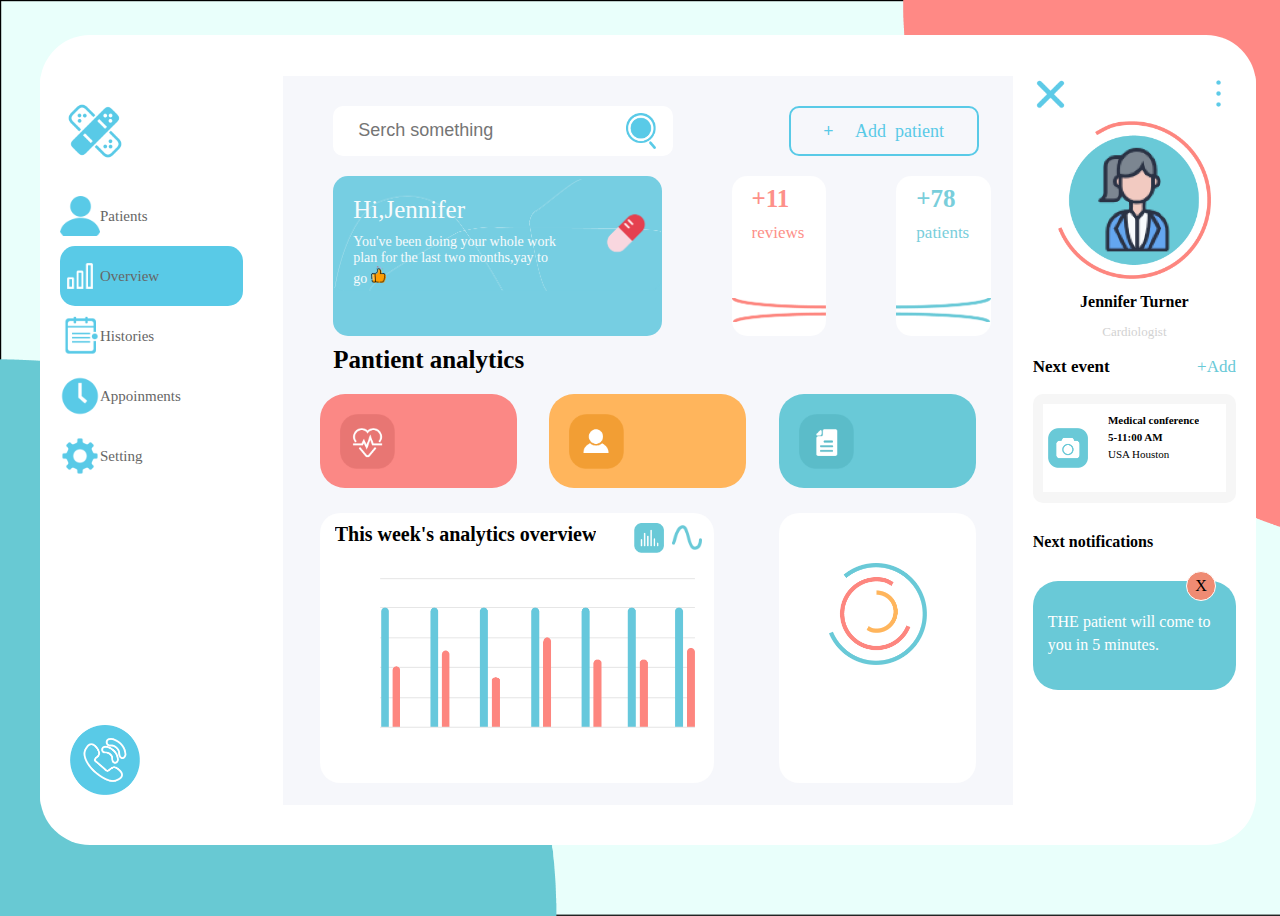
==== 1th/index.html @ 0bc5e0c7 "TJ1" ====
<!DOCTYPE html>
<html lang="en">

<head>
    <meta charset="UTF-8">
    <meta name="viewport" content="width=device-width, initial-scale=1.0">
    <link rel="stylesheet" href="css/style.css">
    <title></title>
</head>

<body>
    <div class="big">
        <div class="two">
            <img src="img/创可贴.png" alt="ckt" class="ckt">
            <nav>
                <ul>
                    <li><img src="img/人员图标.png" alt=""><a href="">Patients</a></li>
                    <li><img src="img/数据(白色).png" alt=""><a href="">Overview</a></li>
                    <li><img src="img/今日任务.png" alt=""><a href="">Histories</a></li>
                    <li><img src="img/时钟 实心.png" alt=""><a href="">Appoinments</a></li>
                    <li><img src="img/齿轮.png" alt=""><a href="#">Setting</a></li>
                </ul>
            </nav>
            <img src="img/电话.png" alt="dh" class="dh">
        </div>
        <div class="center">
            <div class="centBox1">
                <div>
                    <input type="text" class="input" placeholder="Serch something">
                    <img src="img/查找.png" alt="">

                </div>
                <span><b>+</b> &nbsp;&nbsp;&nbsp; Add &nbsp;patient</span>
            </div>
            <div class="center2">
                <div class="centBox2">
                    <div>
                        <p>Hi,Jennifer</p>
                        <p>You've been doing your whole work plan for the last two months,yay to go <span><img src="img/点赞.png" alt=""></span></p>
                    </div>
                </div>
                <div class="box-siz p1">
                   <p><b>+11</b></p>
                   <p>reviews</p>
                </div>
                <div class="box-siz p2">
                    <p><b>+78</b></p>
                    <p>patients</p>
                </div>
            </div>
            <p>
                <b> Pantient analytics</b>
            </p>
            <div class="center3">
                <div class="centBox3"></div>
                <div class="centBox3"></div>
                <div class="centBox3"></div>
            </div>
            <div class="center4">
                <div class="centBox4">
                    <p>
                        <b>This week's analytics overview</b> 
                    </p>
                    <img src="img/条形图.png" alt="" class="img1"> 
                    <img src="img/线条.png" alt="" class="img2">

                </div>
                <div class="centBox5"></div>
            </div>



        </div>
        <div class="two">
            <div class="right-top">
                <img src="img/叉.png" alt="">
                <img src="img/更多.png" alt="">
            </div>
            <div class="toux">
                <img src="img/头像.png" alt="">
            </div>
            <div class="xinxi">
                <p class="l1"><b>Jennifer Turner</b></p>
                <p class="l2">Cardiologist</p>
                <p class="l3"><b><span>Next event</span></b> <span class="Add">+Add</span></p>
            </div>
            <div class="bigbox">
                <div class="box1">
                    <img src="img/相机.png" alt="">
                    <div>
                        <p><b>Medical conference</b></p>
                        <p><b>5-11:00 AM</b></p>
                        <p>USA Houston</p>
                    </div>
                </div>
            </div>
            <p class="line"><b>Next notifications</b></p>
            <div class="rigth-end">
                <p>THE patient will come to</p>
                <p>you in 5 minutes.</p>
                <div class="round">X</div>
            </div>
        </div>

    </div>
</body>

</html>


<!-- 测试测试 合并分支测试 -->
---- 1th/css/style.css ----
* {
  box-sizing: border-box;
  overflow: hidden;
}
body {
  background: url(../img/背景图_画板\ 1.png) no-repeat;
  background-size: cover;
  width: 100%;
  height: 100vh;
  overflow: hidden;
}
a {
  text-decoration: none;
  font-size: 15px;
  line-height: 60px;
  color: #666666;
}

.big {
  background-color: #ffffff;
  width: 95%;
  height: 90%;
  margin: auto;
  border-radius: 50px;
  overflow-x: hidden;
  display: flex;
  position: relative;
  top:3%;

}
.two {
  width: 20%;
  height: 90%;
  padding-left: 20px;
  padding-right: 20px;
  align-self: center;
  background-color: #ffffff;
}
.center {
  width: 60%;
  height: 90%;
  align-self: center;
  background-color: #f6f7fb;
}
.ckt {
  width: 70px;
  margin-top: 20px;
}
.dh {
  width: 70px;
  position: absolute;
  bottom: 50px;
  left: 30px;
}
ul {
  padding-left: 0;
}
li {
  list-style-type: none;
  width: 90%;
  border-radius: 15px;
  display: flex;
  align-content: center;
}

li img {
  width: 40px;
  padding: 10px 0;
}
li:nth-child(2) {
  background-color: #59cae7;
}
.right-top {
  width: 100%;
  height: 35px;
  display: flex;
  justify-content: space-between;
}
.right-top img {
  width: 35px;
}
.toux {
  text-align: center;
  margin: 10px auto;
}
.toux img {
  width: 75%;
}
.xinxi {
  width: 100%;
  text-align: center;
}

.Add {
  color: #69c9d7;
}
.l1 {
  font-size: 16px;
  width: 80%;
  margin: auto;
}
.l2 {
  font-size: 13px;
  color: #d2d2d2;
}
.l3 {
  font-size: 17px;
  display: flex;
  justify-content: space-between;
}
.bigbox {
  background-color: #f6f6f6;
  width: 100%;
  height: 15%;
  display: flex;
  justify-content: center;
  border-radius: 10px;
}
.box1 {
  background-color: white;
  width: 90%;
  height: 80%;
  align-self: center;
  display: flex;
}

.box1 img {
  align-self: center;
  margin-left: 5px;
  height: 40px;
  width: 40px;
}
.box1 div {
  margin-left: 20px;
  margin-top: 5px;
}
.box1 div p {
  font-size: 11px;
  margin-top: 5px;
  margin-bottom: 0;
}
.line {
  margin: 30px 30px 30px 0;
}
.rigth-end {
  background-color: #69c9d7;
  width: 100%;
  height: 15%;
  border-radius: 25px;
  display: flex;
  flex-direction: column;
  justify-content: center;
  position: relative;
  overflow: visible;
}
.rigth-end p {
  color: #ffffff;
  margin: 0;
  padding-left: 15px;
  padding-bottom: 5px;
}
.round {
  width: 30px;
  height: 30px;
  border-radius: 50%;
  border-style: solid;
  border-color: white;
  border-width: 1px;
  background-color: #ef8b73;
  text-align: center;
  line-height: 28px;
  position: absolute;
  right: 20px;
  top:-10px;
}
.input{
  width: 100%;
  height: 50px;
  border:none;
  border-radius: 10px;
  font-size: 18px;
  color: #cccccc;
  padding-left: 25px;
  outline: none;
}
.centBox1{
  margin: 30px 0 0 50px;
  position: relative;
  display: flex;
}
.centBox1 div{
  position: relative;
  width: 50%;
  cursor: pointer;
  
}
.centBox1 div img{
  width: 30px;
  position: absolute;
  right: 5%;
  top: 15%;
}
.centBox1 span{
  position: absolute;
  right: 5%;
  width: 28%;
  height: 50px;
  border-radius: 10px;
  border: 2px solid #59cae7;
  line-height: 46px;
  text-align: center;
  color: #59cae7;
  font-size: 18px;
  /* background-color: #59cae7;   */
}
.center2{
  width: 100%;
  /* background-color: rosybrown; */
  /* height: 200px; */
  display: flex;
}
.centBox2{
  margin: 20px 0 0 50px;
  width: 45%;
  background-color:#76cee2;
  background-image: url(../img/药.png);
  background-repeat: no-repeat;
  background-size: 100%;
  height: 160px;
  border-radius: 15px;
}
.centBox2>div{
  position: relative;
  width: 70%;
}
.centBox2>div>:nth-child(1){
  margin: 20px 0 0 20px;
  font-size: 25px;
  color: #f7fbfc;
}
.centBox2>div>:nth-child(2){
  margin: 10px 0 0 20px;
  font-size: 14px;
  color: #f7fbfc;
}
.centBox2>div>p{
  display: block;
}
.centBox2>div>p>span>img{
  width: 15px;
}
.center2>:nth-child(2)
{
  background-image: url(../img/3.png);
  background-size: 100%;
  background-repeat: no-repeat;
  background-position-y: 90%;
}
.center2>:nth-child(3)
{
  background-image: url(../img/4.png);
  background-size: 100%;
  background-repeat: no-repeat;
  background-position-y: 90%;
}
.box-siz{
  width: 13%;
  margin: 20px 0 0 70px;
  border-radius: 15px;
  height: 160px;
  background-color: white;
}
.box-siz>:nth-child(1){
  margin:9px 0 0 20px;
}
.box-siz>:nth-child(2){
  font-size: 17px;
  margin:10px 0 0 20px;
}
.p1{
  color: #fd9089;
}
.p2{
  color: #79cedb;
}


.center p{
  margin: 10px 0 0 50px;
  font-size: 25px;
}
.center3{
 
  margin: 20px auto 0 auto;
  width: 90%;
  /* background-color: rosybrown;  */
  height: 13%;
  display: flex;
  justify-content: space-between ;
}
.centBox3{
height: 100%;
width: 30%;
border-radius: 25px;

}
.center3>:nth-child(1)
{
  background-color: #fb8885;
  background-image: url(../img/心率.png);
  background-repeat: no-repeat;
  background-size: 55px;
  background-position-y: center;
  background-position-x: 20px;
}
.center3>:nth-child(2)
{
  background-color:#ffb55c;
  background-image: url(../img/人员.png);
  background-repeat: no-repeat;
  background-size: 55px;
  background-position-y: center;
  background-position-x: 20px;
}
.center3>:nth-child(3)
{
  background-color: #69c9d7;
  background-image: url(../img/任务清单.png);
  background-repeat: no-repeat;
  background-size: 55px;
  background-position-y: center;
  background-position-x: 20px;

}
.center4
{
  margin: 25px auto 0 auto;
  width: 90%;
  /* background-color: palegoldenrod;  */
  height: 37%;
  display: flex;
  justify-content: space-between;
}
.center4>:nth-child(1)
{
  width: 60%;
  height: 100%;
  background-color: #ffffff;
  border-radius: 20px;
  
}
.center4>:nth-child(2)
{
  width: 30%;
  height: 100%;
  background-color:#ffffff;
  border-radius: 20px;
}
.centBox4{
  position: relative;
  background-image: url(../img/2.png);
  background-repeat: no-repeat;
  background-size: 80%;
  background-position-y: 65px;
  background-position-x: 60px;
}
.centBox4>p{
  font-size: 20px;
  position: absolute;
  top: 0;
  left:-35px;
  
}

.centBox5{
  background-image: url(../img/1.png);
  background-repeat: no-repeat;
  background-size: 50%;
  background-position-x: center;
  background-position-y: 50px;
}
.img1{
  width:30px;
  position: absolute;
  top: 10px;
  right:50px;
}
.img2{
  width: 30px;
  position: absolute;
  top: 12px;
  right: 12px;
}
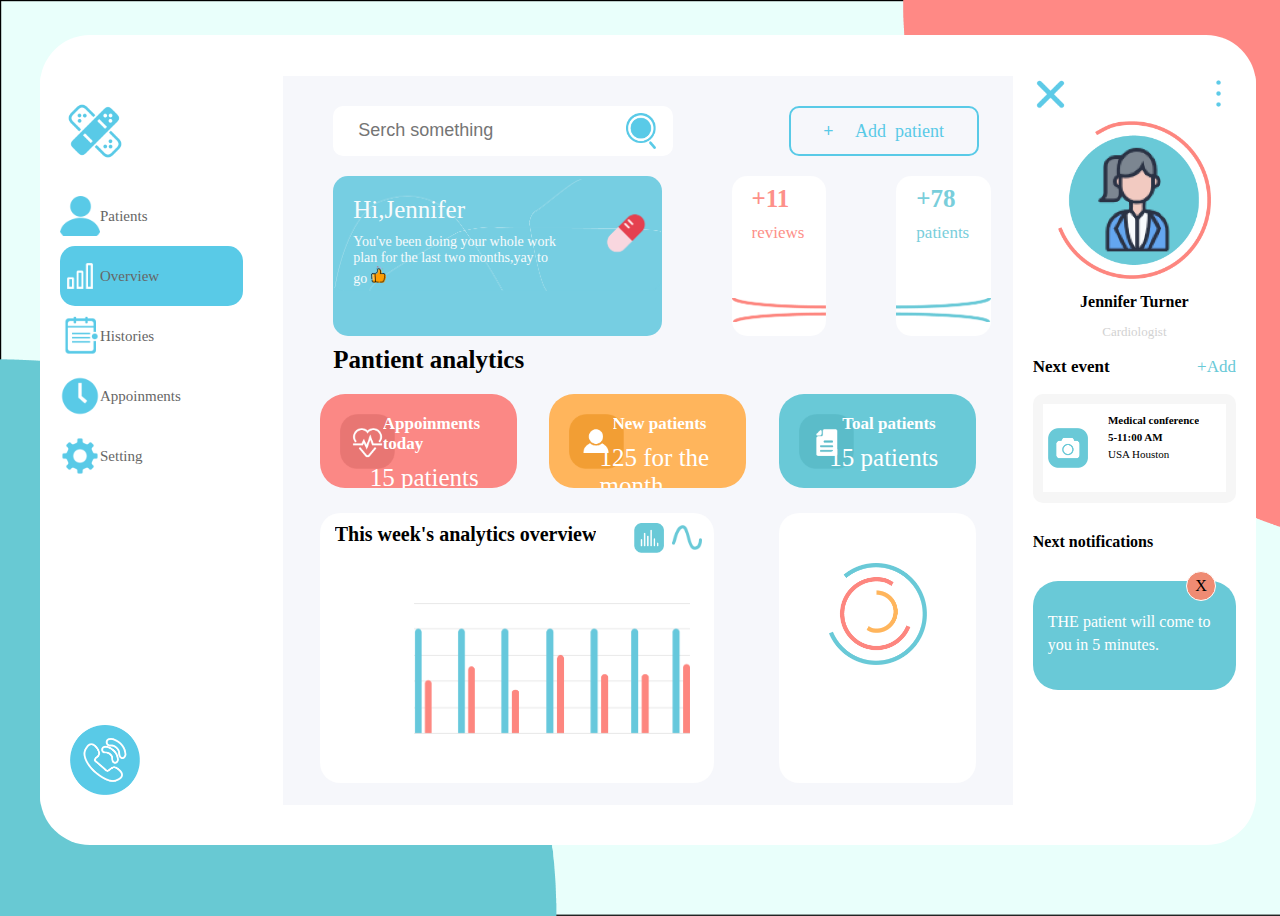
==== commit 4654a07f: "修改的中间的中间三个小部分" ====
--- a/1th/index.html
+++ b/1th/index.html
@@ -52,9 +52,18 @@
                 <b> Pantient analytics</b>
             </p>
             <div class="center3">
-                <div class="centBox3"></div>
-                <div class="centBox3"></div>
-                <div class="centBox3"></div>
+                <div class="centBox3">
+                    <p><b>Appoinments today</b></p>
+                    <p>15 patients</p>
+                </div>
+                <div class="centBox3">
+                    <p><b>New patients</b></p>
+                    <p>125 for the month</p>
+                </div>
+                <div class="centBox3">
+                    <p><b>Toal patients</b></p>
+                    <p>15 patients</p>
+                </div>
             </div>
             <div class="center4">
                 <div class="centBox4">
--- a/1th/css/style.css
+++ b/1th/css/style.css
@@ -304,6 +304,18 @@
 border-radius: 25px;
 
 }
+.centBox3 p
+{
+  color: #ffffff;
+
+}
+.centBox3>:nth-child(1)
+{
+  font-size: 17px;
+  margin-top: 20px;
+  margin-left: 32%;
+}
+
 .center3>:nth-child(1)
 {
   background-color: #fb8885;
@@ -360,9 +372,9 @@
   position: relative;
   background-image: url(../img/2.png);
   background-repeat: no-repeat;
-  background-size: 80%;
-  background-position-y: 65px;
-  background-position-x: 60px;
+  background-size: 70%;
+  background-position-y: 65%;
+  background-position-x: 80%;
 }
 .centBox4>p{
   font-size: 20px;
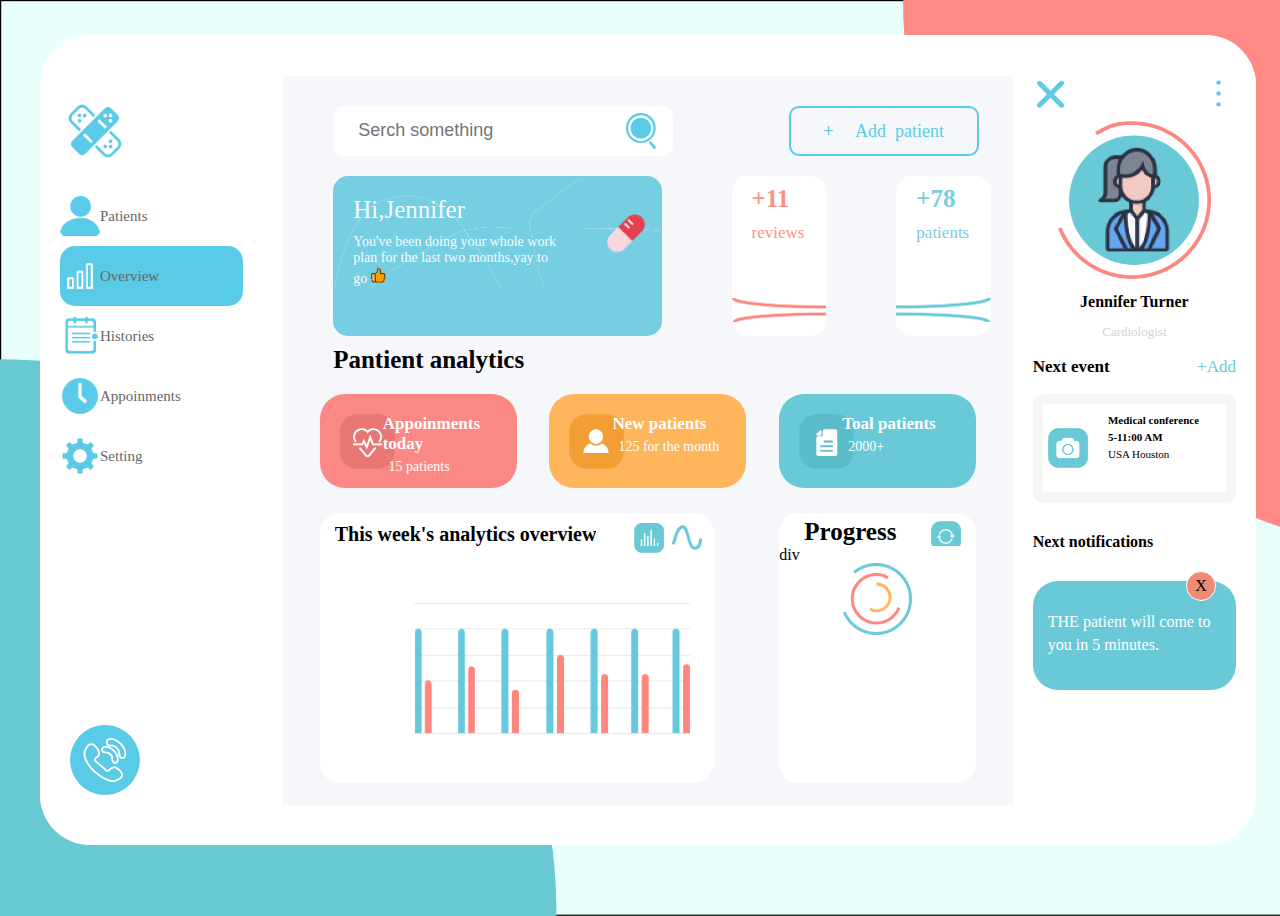
==== commit b32ce595: "保存了一部分 快结束了" ====
--- a/1th/index.html
+++ b/1th/index.html
@@ -62,7 +62,7 @@
                 </div>
                 <div class="centBox3">
                     <p><b>Toal patients</b></p>
-                    <p>15 patients</p>
+                    <p>2000+</p>
                 </div>
             </div>
             <div class="center4">
@@ -74,7 +74,13 @@
                     <img src="img/线条.png" alt="" class="img2">
 
                 </div>
-                <div class="centBox5"></div>
+                <div class="centBox5">
+                        <p>
+                            <b>Progress</b>  
+                            <img src="img/刷新.png" alt="">
+                        </p>
+                    div
+                </div>
             </div>
 
 
--- a/1th/css/style.css
+++ b/1th/css/style.css
@@ -315,6 +315,13 @@
   margin-top: 20px;
   margin-left: 32%;
 }
+.centBox3>:nth-child(2)
+{
+  font-size: 14px;
+  margin-top: 5px;
+  margin-left: 35%;
+}
+
 
 .center3>:nth-child(1)
 {
@@ -387,9 +394,21 @@
 .centBox5{
   background-image: url(../img/1.png);
   background-repeat: no-repeat;
-  background-size: 50%;
+  background-size: 35%;
   background-position-x: center;
   background-position-y: 50px;
+}
+.centBox5 p{
+  position: relative;
+  font-size: 25px;
+  margin-top: 5px;
+  margin-left: 25px;
+}
+.centBox5 p img{
+  position: absolute;
+  top:3px;
+  right: 15px;
+  width: 30px;
 }
 .img1{
   width:30px;
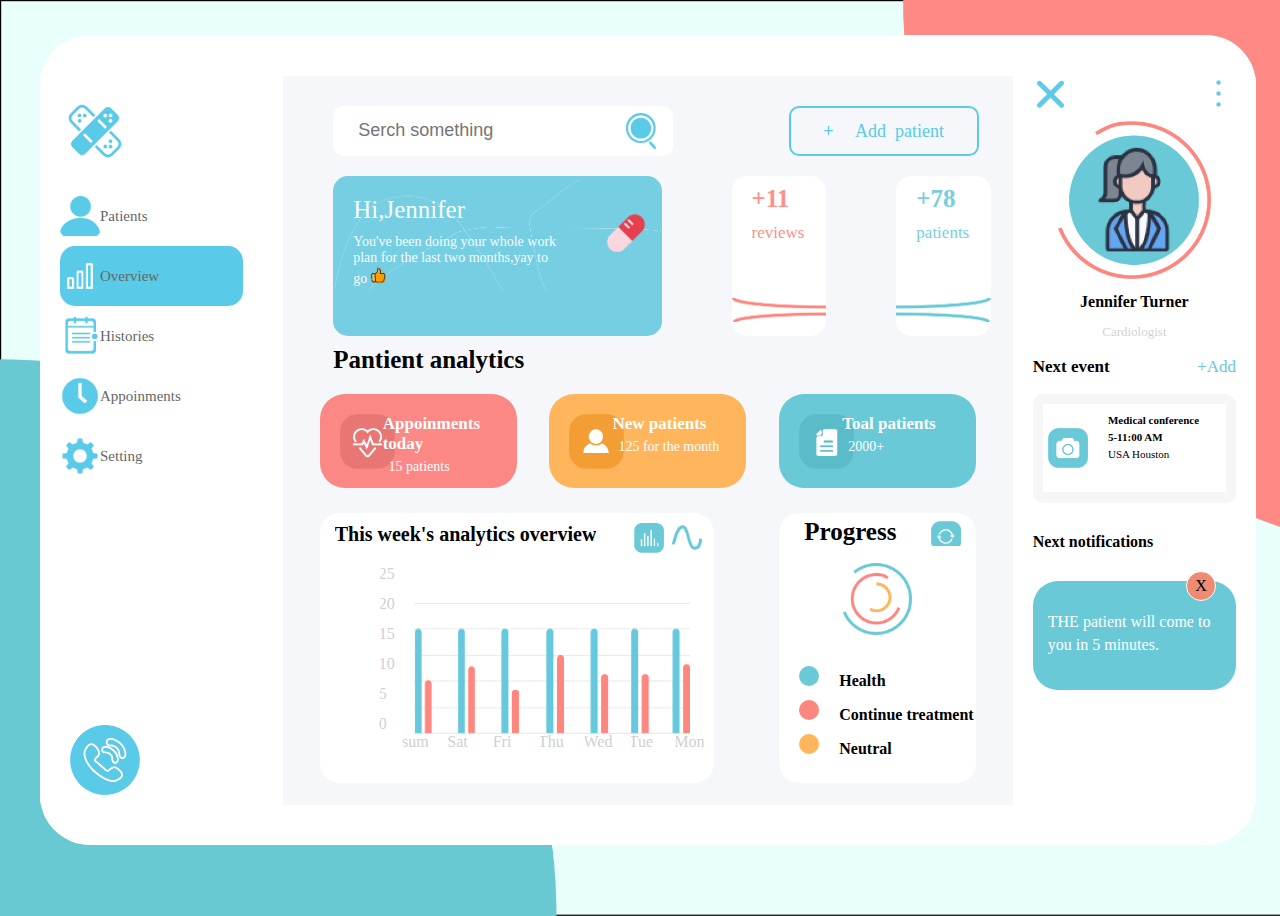
==== commit 19788638: "完成" ====
--- a/1th/index.html
+++ b/1th/index.html
@@ -72,14 +72,38 @@
                     </p>
                     <img src="img/条形图.png" alt="" class="img1"> 
                     <img src="img/线条.png" alt="" class="img2">
-
+                <div>
+                    <ul class="uu1">
+                        <li>25</li>
+                        <li>20</li>
+                        <li>15</li>
+                        <li>10</li>
+                        <li>5</li>
+                        <li>0</li>                                                                                    
+                    </ul>
+                </div>
+                <div>
+                    <ul class="uu2">
+                        <li>Mon</li>
+                        <li>Tue</li>
+                        <li>Wed</li>
+                        <li>Thu</li>
+                        <li>Fri</li>
+                        <li>Sat</li>
+                        <li>sum</li>
+                    </ul>
+                </div>
                 </div>
                 <div class="centBox5">
                         <p>
                             <b>Progress</b>  
                             <img src="img/刷新.png" alt="">
                         </p>
-                    div
+                    <div class="p3p">
+                        <p><div class="point p3p1"></div><b>Health</b></p>
+                        <p><div class="point p3p2"></div><b>Continue treatment</b></p>
+                        <p><div class="point p3p3"></div><b>Neutral</b></p>
+                    </div>
                 </div>
             </div>
 
--- a/1th/css/style.css
+++ b/1th/css/style.css
@@ -67,7 +67,7 @@
   width: 40px;
   padding: 10px 0;
 }
-li:nth-child(2) {
+nav ul li:nth-child(2) {
   background-color: #59cae7;
 }
 .right-top {
@@ -390,6 +390,35 @@
   left:-35px;
   
 }
+.uu1{
+margin-left: 15%;
+margin-top: 10%;
+margin-bottom: 0;
+margin-right: 0;
+color: #d0d0d0;
+}
+.uu1 li{
+  margin-top: 12px;
+
+}
+.uu2{
+  width: 100%;
+  float: right;
+  margin-top:0;
+}
+.uu2::after{
+  content: '';
+  clear: both;
+  display: block;
+}
+
+.uu2 li{
+  margin-left: 6px;
+  width: 10%;
+  display: block;
+  float: right;
+  color: #d0d0d0;
+}
 
 .centBox5{
   background-image: url(../img/1.png);
@@ -397,6 +426,7 @@
   background-size: 35%;
   background-position-x: center;
   background-position-y: 50px;
+  position: relative;
 }
 .centBox5 p{
   position: relative;
@@ -410,6 +440,34 @@
   right: 15px;
   width: 30px;
 }
+
+.centBox5 div span{
+  font-size: 20px;
+}
+.point{
+  display: inline-block;
+  width: 20px;
+  height: 20px;
+  border-radius: 20px;
+  margin-right:20px;
+  /* background-color: red; */
+}
+.p3p{
+  position: absolute;
+  bottom: 20px;
+  left:20px;
+}
+.p3p1
+{
+  background-color: #69c9d7;
+}
+.p3p2
+{
+  background-color: #fd867e;
+}
+.p3p3{
+  background-color: #ffb55c;
+}
 .img1{
   width:30px;
   position: absolute;
